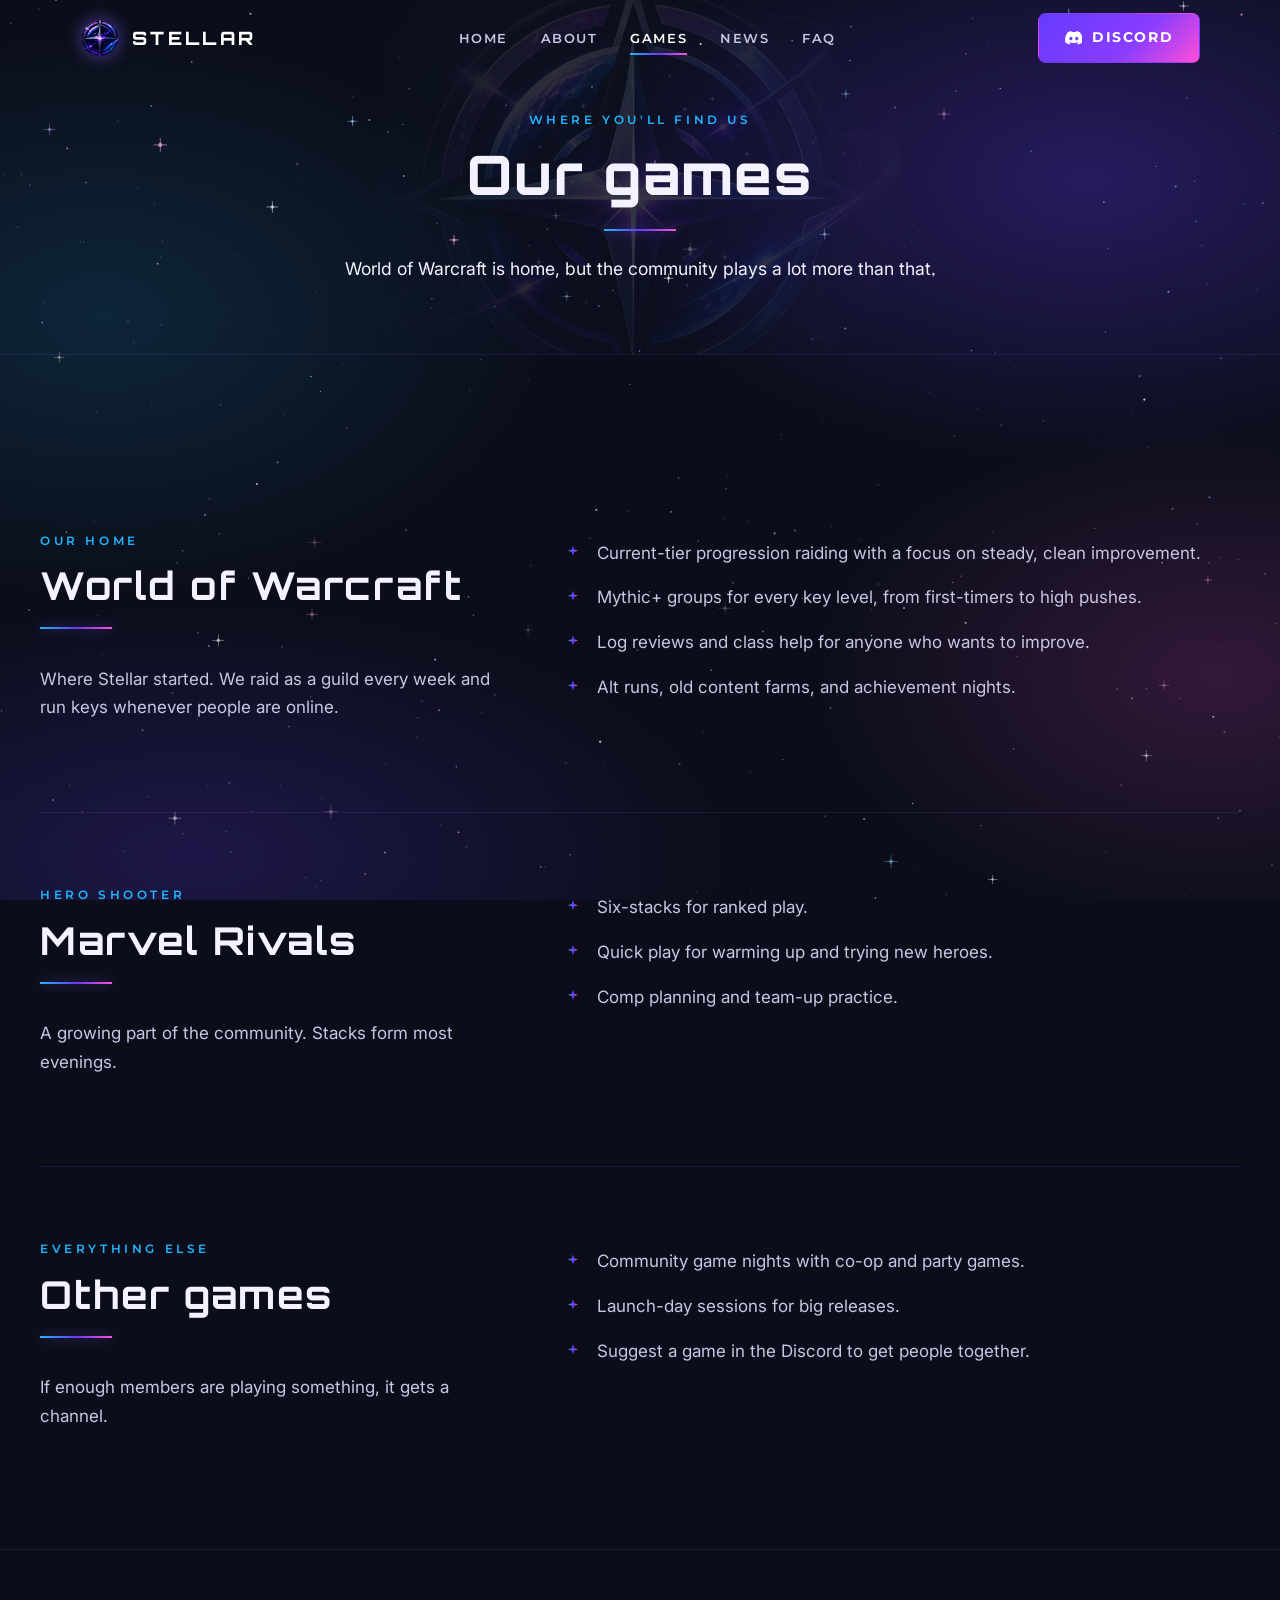
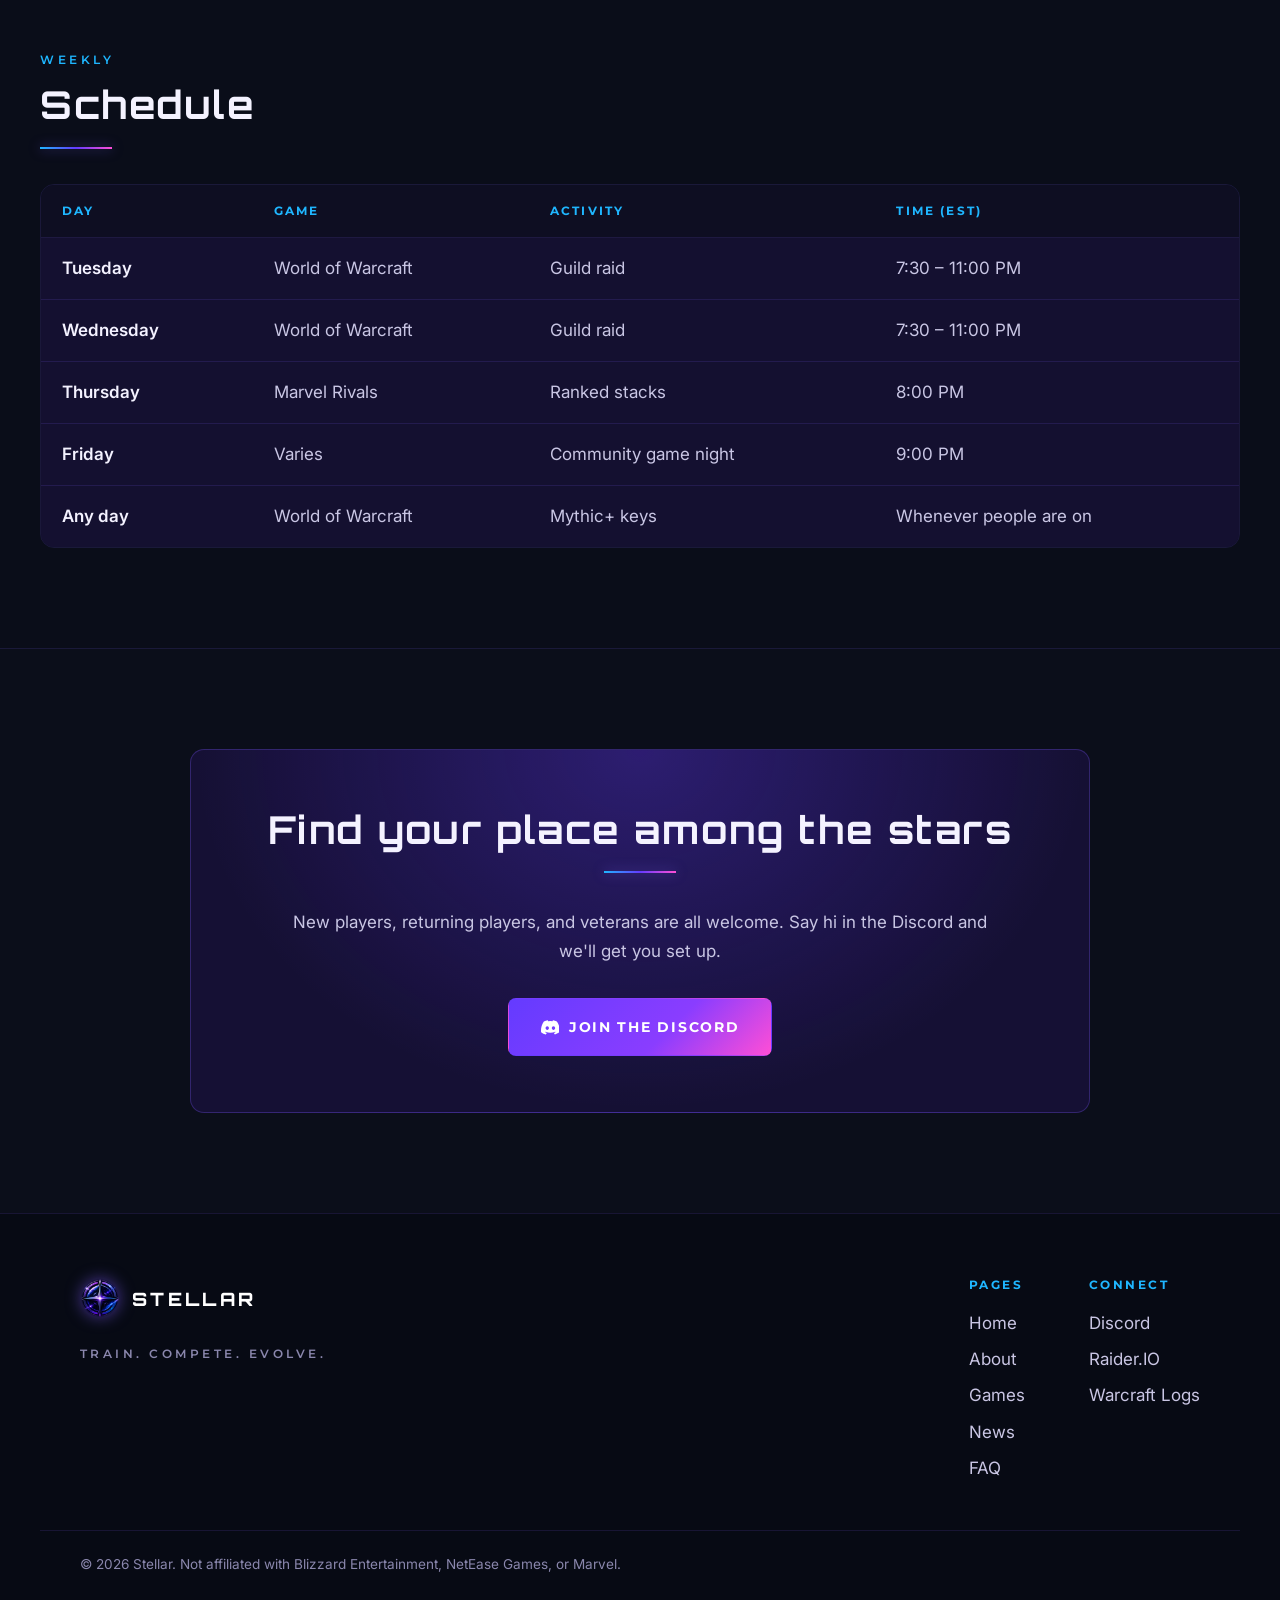
==== games.html @ 97e66cc3 "Add files via upload" ====
<!DOCTYPE html>
<html lang="en">
<head>
  <meta charset="UTF-8">
  <meta name="viewport" content="width=device-width, initial-scale=1.0">
  <meta name="description" content="What Stellar plays: World of Warcraft raiding and Mythic+, Marvel Rivals, and community game nights.">
  <meta name="theme-color" content="#0b0e1a">
  <meta property="og:title" content="Games | Stellar">
  <meta property="og:description" content="What Stellar plays: World of Warcraft raiding and Mythic+, Marvel Rivals, and community game nights.">
  <meta property="og:image" content="images/stellar-logo.jpg">
  <title>Games | Stellar</title>
  <link rel="icon" href="images/favicon.png" type="image/png">
  <link rel="preconnect" href="https://fonts.googleapis.com">
  <link rel="preconnect" href="https://fonts.gstatic.com" crossorigin>
  <link href="https://fonts.googleapis.com/css2?family=Inter:wght@400;500;600&family=Montserrat:wght@500;600;700&family=Orbitron:wght@600;700;800;900&display=swap" rel="stylesheet">
  <link rel="stylesheet" href="style.css">
</head>
<body>

  <canvas id="starfield" aria-hidden="true"></canvas>
  <a href="#main-content" class="skip-link">Skip to main content</a>

  <!-- ===== HEADER ===== -->
  <header id="site-header">
    <div class="header-inner">
      <a href="index.html" class="logo" aria-label="Stellar home">
        <img src="images/icon.png" alt="" class="logo-emblem" width="40" height="40">
        <span class="logo-text">Stellar</span>
      </a>
      <nav class="main-nav" aria-label="Main navigation">
        <ul>
          <li><a href="index.html" class="nav-link">Home</a></li>
          <li><a href="about.html" class="nav-link">About</a></li>
          <li><a href="games.html" class="nav-link active" aria-current="page">Games</a></li>
          <li><a href="news.html" class="nav-link">News</a></li>
          <li><a href="faq.html" class="nav-link">FAQ</a></li>
        </ul>
      </nav>
      <div class="header-controls">
        <a href="#" data-discord-invite class="btn-primary" target="_blank" rel="noopener noreferrer"><svg class="discord-icon" viewBox="0 0 24 24" aria-hidden="true"><path d="M20.317 4.37a19.791 19.791 0 00-4.885-1.515.074.074 0 00-.079.037c-.21.375-.444.864-.608 1.25a18.27 18.27 0 00-5.487 0 12.64 12.64 0 00-.617-1.25.077.077 0 00-.079-.037A19.736 19.736 0 003.677 4.37a.07.07 0 00-.032.027C.533 9.046-.32 13.58.099 18.057a.082.082 0 00.031.057 19.9 19.9 0 005.993 3.03.078.078 0 00.084-.028 14.09 14.09 0 001.226-1.994.076.076 0 00-.041-.106 13.107 13.107 0 01-1.872-.892.077.077 0 01-.008-.128 10.2 10.2 0 00.372-.292.074.074 0 01.077-.01c3.928 1.793 8.18 1.793 12.062 0a.074.074 0 01.078.01c.12.098.246.198.373.292a.077.077 0 01-.006.127 12.299 12.299 0 01-1.873.892.077.077 0 00-.041.107c.36.698.772 1.362 1.225 1.993a.076.076 0 00.084.028 19.839 19.839 0 006.002-3.03.077.077 0 00.032-.054c.5-5.177-.838-9.674-3.549-13.66a.061.061 0 00-.031-.03zM8.02 15.33c-1.183 0-2.157-1.085-2.157-2.419 0-1.333.956-2.419 2.157-2.419 1.21 0 2.176 1.096 2.157 2.42 0 1.333-.956 2.418-2.157 2.418zm7.975 0c-1.183 0-2.157-1.085-2.157-2.419 0-1.333.955-2.419 2.157-2.419 1.21 0 2.176 1.096 2.157 2.42 0 1.333-.946 2.418-2.157 2.418z"/></svg> Discord</a>
      </div>
      <button class="mobile-menu-btn" id="mobile-menu-btn" type="button"
        aria-label="Open navigation menu" aria-expanded="false" aria-controls="mobile-nav">
        <span></span><span></span><span></span>
      </button>
    </div>
    <nav class="mobile-nav" id="mobile-nav" aria-label="Mobile navigation">
      <ul>
        <li><a href="index.html">Home</a></li>
        <li><a href="about.html">About</a></li>
        <li><a href="games.html" class="active" aria-current="page">Games</a></li>
        <li><a href="news.html">News</a></li>
        <li><a href="faq.html">FAQ</a></li>
      </ul>
      <div class="mobile-controls">
        <a href="#" data-discord-invite class="btn-primary" target="_blank" rel="noopener noreferrer"><svg class="discord-icon" viewBox="0 0 24 24" aria-hidden="true"><path d="M20.317 4.37a19.791 19.791 0 00-4.885-1.515.074.074 0 00-.079.037c-.21.375-.444.864-.608 1.25a18.27 18.27 0 00-5.487 0 12.64 12.64 0 00-.617-1.25.077.077 0 00-.079-.037A19.736 19.736 0 003.677 4.37a.07.07 0 00-.032.027C.533 9.046-.32 13.58.099 18.057a.082.082 0 00.031.057 19.9 19.9 0 005.993 3.03.078.078 0 00.084-.028 14.09 14.09 0 001.226-1.994.076.076 0 00-.041-.106 13.107 13.107 0 01-1.872-.892.077.077 0 01-.008-.128 10.2 10.2 0 00.372-.292.074.074 0 01.077-.01c3.928 1.793 8.18 1.793 12.062 0a.074.074 0 01.078.01c.12.098.246.198.373.292a.077.077 0 01-.006.127 12.299 12.299 0 01-1.873.892.077.077 0 00-.041.107c.36.698.772 1.362 1.225 1.993a.076.076 0 00.084.028 19.839 19.839 0 006.002-3.03.077.077 0 00.032-.054c.5-5.177-.838-9.674-3.549-13.66a.061.061 0 00-.031-.03zM8.02 15.33c-1.183 0-2.157-1.085-2.157-2.419 0-1.333.956-2.419 2.157-2.419 1.21 0 2.176 1.096 2.157 2.42 0 1.333-.956 2.418-2.157 2.418zm7.975 0c-1.183 0-2.157-1.085-2.157-2.419 0-1.333.955-2.419 2.157-2.419 1.21 0 2.176 1.096 2.157 2.42 0 1.333-.946 2.418-2.157 2.418z"/></svg> Join the Discord</a>
      </div>
    </nav>
  </header>

    <section class="page-hero" aria-labelledby="page-title">
      <div class="page-hero-inner">
        <p class="section-tag">Where you'll find us</p>
        <h1 class="page-hero-title" id="page-title">Our games</h1>
        <div class="divider" aria-hidden="true"></div>
        <p class="page-hero-sub">World of Warcraft is home, but the community plays a lot more than that.</p>
      </div>
    </section>

  <main id="main-content">

    <section class="section-block" aria-label="Games">
      <div class="section-inner">
        <!-- EDIT: all game details are placeholders -->
        <div class="game-row">
          <div>
            <p class="section-tag">Our home</p>
            <h2 class="section-title">World of Warcraft</h2>
            <div class="divider" aria-hidden="true"></div>
            <p class="body-text">Where Stellar started. We raid as a guild every week and run keys whenever people are online.</p>
          </div>
          <ul class="check-list">
            <li>Current-tier progression raiding with a focus on steady, clean improvement.</li>
            <li>Mythic+ groups for every key level, from first-timers to high pushes.</li>
            <li>Log reviews and class help for anyone who wants to improve.</li>
            <li>Alt runs, old content farms, and achievement nights.</li>
          </ul>
        </div>

        <div class="game-row">
          <div>
            <p class="section-tag">Hero shooter</p>
            <h2 class="section-title">Marvel Rivals</h2>
            <div class="divider" aria-hidden="true"></div>
            <p class="body-text">A growing part of the community. Stacks form most evenings.</p>
          </div>
          <ul class="check-list">
            <li>Six-stacks for ranked play.</li>
            <li>Quick play for warming up and trying new heroes.</li>
            <li>Comp planning and team-up practice.</li>
          </ul>
        </div>

        <div class="game-row">
          <div>
            <p class="section-tag">Everything else</p>
            <h2 class="section-title">Other games</h2>
            <div class="divider" aria-hidden="true"></div>
            <p class="body-text">If enough members are playing something, it gets a channel.</p>
          </div>
          <ul class="check-list">
            <li>Community game nights with co-op and party games.</li>
            <li>Launch-day sessions for big releases.</li>
            <li>Suggest a game in the Discord to get people together.</li>
          </ul>
        </div>
      </div>
    </section>

    <section class="section-block dark-section" aria-labelledby="schedule-heading">
      <div class="section-inner">
        <p class="section-tag">Weekly</p>
        <h2 class="section-title" id="schedule-heading">Schedule</h2>
        <div class="divider" aria-hidden="true"></div>
        <!-- EDIT: replace with your real schedule -->
        <div class="table-wrap">
          <table class="schedule-table">
            <thead>
              <tr><th scope="col">Day</th><th scope="col">Game</th><th scope="col">Activity</th><th scope="col">Time (EST)</th></tr>
            </thead>
            <tbody>
              <tr><td>Tuesday</td><td>World of Warcraft</td><td>Guild raid</td><td>7:30 – 11:00 PM</td></tr>
              <tr><td>Wednesday</td><td>World of Warcraft</td><td>Guild raid</td><td>7:30 – 11:00 PM</td></tr>
              <tr><td>Thursday</td><td>Marvel Rivals</td><td>Ranked stacks</td><td>8:00 PM</td></tr>
              <tr><td>Friday</td><td>Varies</td><td>Community game night</td><td>9:00 PM</td></tr>
              <tr><td>Any day</td><td>World of Warcraft</td><td>Mythic+ keys</td><td>Whenever people are on</td></tr>
            </tbody>
          </table>
        </div>
      </div>
    </section>

    <section class="section-block" aria-labelledby="cta-heading">
      <div class="cta-band">
        <h2 class="section-title" id="cta-heading">Find your place among the stars</h2>
        <div class="divider" aria-hidden="true" style="margin-left:auto;margin-right:auto"></div>
        <p class="body-text">New players, returning players, and veterans are all welcome. Say hi in the Discord and we'll get you set up.</p>
        <a href="#" data-discord-invite class="btn-primary btn-large" target="_blank" rel="noopener noreferrer"><svg class="discord-icon" viewBox="0 0 24 24" aria-hidden="true"><path d="M20.317 4.37a19.791 19.791 0 00-4.885-1.515.074.074 0 00-.079.037c-.21.375-.444.864-.608 1.25a18.27 18.27 0 00-5.487 0 12.64 12.64 0 00-.617-1.25.077.077 0 00-.079-.037A19.736 19.736 0 003.677 4.37a.07.07 0 00-.032.027C.533 9.046-.32 13.58.099 18.057a.082.082 0 00.031.057 19.9 19.9 0 005.993 3.03.078.078 0 00.084-.028 14.09 14.09 0 001.226-1.994.076.076 0 00-.041-.106 13.107 13.107 0 01-1.872-.892.077.077 0 01-.008-.128 10.2 10.2 0 00.372-.292.074.074 0 01.077-.01c3.928 1.793 8.18 1.793 12.062 0a.074.074 0 01.078.01c.12.098.246.198.373.292a.077.077 0 01-.006.127 12.299 12.299 0 01-1.873.892.077.077 0 00-.041.107c.36.698.772 1.362 1.225 1.993a.076.076 0 00.084.028 19.839 19.839 0 006.002-3.03.077.077 0 00.032-.054c.5-5.177-.838-9.674-3.549-13.66a.061.061 0 00-.031-.03zM8.02 15.33c-1.183 0-2.157-1.085-2.157-2.419 0-1.333.956-2.419 2.157-2.419 1.21 0 2.176 1.096 2.157 2.42 0 1.333-.956 2.418-2.157 2.418zm7.975 0c-1.183 0-2.157-1.085-2.157-2.419 0-1.333.955-2.419 2.157-2.419 1.21 0 2.176 1.096 2.157 2.42 0 1.333-.946 2.418-2.157 2.418z"/></svg> Join the Discord</a>
      </div>
    </section>

  </main>

  <!-- ===== FOOTER ===== -->
  <footer id="site-footer">
    <div class="footer-inner">
      <div class="footer-brand">
        <a href="index.html" class="logo" aria-label="Stellar home">
          <img src="images/icon.png" alt="" class="logo-emblem" width="40" height="40">
          <span class="logo-text">Stellar</span>
        </a>
        <p class="footer-tagline">Train. Compete. Evolve.</p>
      </div>
      <nav class="footer-nav" aria-label="Footer navigation">
        <div class="footer-col">
          <h2 class="footer-heading">Pages</h2>
          <ul>
            <li><a href="index.html">Home</a></li><li><a href="about.html">About</a></li><li><a href="games.html">Games</a></li><li><a href="news.html">News</a></li><li><a href="faq.html">FAQ</a></li>
          </ul>
        </div>
        <div class="footer-col">
          <h2 class="footer-heading">Connect</h2>
          <ul>
            <li><a href="#" data-discord-invite target="_blank" rel="noopener noreferrer">Discord</a></li>
            <!-- EDIT: guild links, or remove -->
            <li><a href="https://raider.io/" target="_blank" rel="noopener noreferrer">Raider.IO</a></li>
            <li><a href="https://www.warcraftlogs.com/" target="_blank" rel="noopener noreferrer">Warcraft Logs</a></li>
          </ul>
        </div>
      </nav>
    </div>
    <div class="footer-bottom">
      <p>&copy; 2026 Stellar. Not affiliated with Blizzard Entertainment, NetEase Games, or Marvel.</p>
    </div>
  </footer>

  <script src="script.js"></script>
</body>
</html>
---- style.css ----
/* ============================================================
   Stellar — guild & community site
   Layout follows the Omnæs Dæmones site; colors and type
   follow the Stellar brand sheet.
   ============================================================ */

:root {
  /* ---- Brand palette ---- */
  --deep-space:     #0b0e1a;
  --midnight:       #1a1240;
  --electric:       #643bff;
  --electric-lit:   #7d5cff;
  --magenta:        #ff4ed6;
  --sky:            #1fb6ff;
  --starlight:      #ffffff;

  /* ---- Working tones ---- */
  --bg:             #0b0e1a;
  --bg-mid:         #10112a;
  --bg-card:        rgba(26,18,64,0.62);
  --bg-card-solid:  #161135;
  --text:           #c9c6e4;
  --text-dim:       #8a87ad;
  --text-bright:    #f4f2ff;
  --border:         rgba(125,92,255,0.28);
  --border-dim:     rgba(125,92,255,0.14);

  --brand-gradient: linear-gradient(90deg, var(--sky), var(--electric) 50%, var(--magenta));

  --font-display:   'Orbitron', 'Exo 2', 'Segoe UI', sans-serif;
  --font-sub:       'Montserrat', 'Segoe UI', sans-serif;
  --font-body:      'Inter', system-ui, -apple-system, sans-serif;

  --header-h:       76px;
  --max-w:          1200px;
  --section-pad:    100px 40px;
  --radius:         14px;
  --radius-sm:      8px;
  --transition:     0.22s ease;
}

/* ============================================================
   RESET & BASE
   ============================================================ */
*, *::before, *::after { margin: 0; padding: 0; box-sizing: border-box; }

html { scroll-behavior: smooth; font-size: 16px; -webkit-text-size-adjust: 100%; }

body {
  font-family: var(--font-body);
  font-size: 1.0625rem;
  line-height: 1.7;
  color: var(--text);
  overflow-x: hidden;
  /* Fixed nebula behind everything — content scrolls over it */
  background:
    radial-gradient(ellipse 55% 45% at 85% 20%, rgba(100,59,255,0.30), transparent 70%),
    radial-gradient(ellipse 45% 40% at 95% 75%, rgba(255,78,214,0.16), transparent 70%),
    radial-gradient(ellipse 50% 45% at 8% 35%, rgba(31,182,255,0.14), transparent 70%),
    radial-gradient(ellipse 60% 40% at 15% 95%, rgba(100,59,255,0.20), transparent 70%),
    var(--bg);
  background-attachment: fixed;
}

#starfield {
  position: fixed; inset: 0;
  width: 100%; height: 100%;
  z-index: -1; pointer-events: none;
}

img, svg { display: block; max-width: 100%; }
a { color: inherit; text-decoration: none; }
ul, ol { list-style: none; }

h1, h2, h3, h4 {
  font-family: var(--font-display);
  color: var(--text-bright);
  font-weight: 700;
  line-height: 1.2;
  letter-spacing: 0.04em;
}

.sr-only {
  position: absolute; width: 1px; height: 1px; padding: 0; margin: -1px;
  overflow: hidden; clip: rect(0,0,0,0); white-space: nowrap; border: 0;
}

.skip-link {
  position: absolute; left: -999px; top: 0;
  background: var(--electric); color: #fff;
  padding: 0.6rem 1.2rem; z-index: 2000; font-weight: 600;
}
.skip-link:focus { left: 0; }

:focus-visible { outline: 2px solid var(--sky); outline-offset: 3px; }

/* ============================================================
   BUTTONS
   ============================================================ */
.btn-primary, .btn-ghost {
  display: inline-flex; align-items: center; justify-content: center; gap: 0.6rem;
  font-family: var(--font-sub);
  font-weight: 700;
  font-size: 0.85rem;
  letter-spacing: 0.12em;
  text-transform: uppercase;
  padding: 0.8rem 1.6rem;
  border-radius: var(--radius-sm);
  border: 1.5px solid transparent;
  cursor: pointer;
  transition: background var(--transition), border-color var(--transition), color var(--transition), box-shadow var(--transition);
  white-space: nowrap;
}
.btn-primary {
  background: linear-gradient(135deg, var(--electric), #8a3dff 60%, var(--magenta));
  color: #fff;
  box-shadow: 0 0 0 rgba(100,59,255,0);
}
.btn-primary:hover { box-shadow: 0 0 28px rgba(125,92,255,0.6); }
.btn-ghost { border-color: var(--border); color: var(--text-bright); background: rgba(11,14,26,0.4); }
.btn-ghost:hover { border-color: var(--sky); color: var(--sky); }
.btn-large { padding: 1rem 2rem; font-size: 0.9rem; }

.discord-icon { width: 1.3em; height: 1.3em; fill: currentColor; flex-shrink: 0; }

/* ============================================================
   HEADER
   ============================================================ */
#site-header {
  position: fixed; top: 0; left: 0; right: 0; z-index: 1000;
  border-bottom: 1px solid transparent;
  transition: background var(--transition), border-color var(--transition);
}
#site-header.scrolled {
  background: rgba(11,14,26,0.86);
  backdrop-filter: blur(12px);
  -webkit-backdrop-filter: blur(12px);
  border-bottom-color: var(--border-dim);
}
.header-inner {
  max-width: var(--max-w); height: var(--header-h);
  margin: 0 auto; padding: 0 40px;
  display: flex; align-items: center; justify-content: space-between; gap: 1.5rem;
}
.logo { display: inline-flex; align-items: center; gap: 0.75rem; }
.logo-emblem { width: 40px; height: 40px; filter: drop-shadow(0 0 8px rgba(125,92,255,0.6)); }
.logo-text {
  font-family: var(--font-display);
  font-weight: 800;
  font-size: 1.15rem;
  letter-spacing: 0.18em;
  text-transform: uppercase;
  color: var(--starlight);
}

.main-nav ul { display: flex; gap: 0.25rem; }
.nav-link {
  display: block;
  padding: 0.5rem 0.9rem;
  font-family: var(--font-sub);
  font-weight: 600;
  font-size: 0.82rem;
  letter-spacing: 0.12em;
  text-transform: uppercase;
  color: var(--text);
  position: relative;
  transition: color var(--transition);
}
.nav-link::after {
  content: ""; position: absolute; left: 0.9rem; right: 0.9rem; bottom: 0.15rem;
  height: 2px; background: var(--brand-gradient);
  transform: scaleX(0); transition: transform var(--transition);
}
.nav-link:hover { color: var(--text-bright); }
.nav-link:hover::after, .nav-link.active::after { transform: scaleX(1); }
.nav-link.active { color: var(--starlight); }

.header-controls { display: flex; align-items: center; gap: 0.75rem; }

.mobile-menu-btn {
  display: none; flex-direction: column; justify-content: center; gap: 5px;
  width: 44px; height: 44px; padding: 11px;
  background: none; border: 1px solid var(--border); border-radius: var(--radius-sm);
  cursor: pointer;
}
.mobile-menu-btn span { display: block; height: 2px; background: var(--starlight); transition: transform var(--transition), opacity var(--transition); }
.mobile-menu-btn.open span:nth-child(1) { transform: translateY(7px) rotate(45deg); }
.mobile-menu-btn.open span:nth-child(2) { opacity: 0; }
.mobile-menu-btn.open span:nth-child(3) { transform: translateY(-7px) rotate(-45deg); }

.mobile-nav {
  position: fixed; top: var(--header-h); left: 0; right: 0;
  background: rgba(11,14,26,0.97);
  border-bottom: 1px solid var(--border-dim);
  padding: 1.5rem 24px 2rem;
  transform: translateY(-120%); visibility: hidden;
  transition: transform 0.3s ease, visibility 0.3s;
}
.mobile-nav.open { transform: translateY(0); visibility: visible; }
.mobile-nav ul { display: flex; flex-direction: column; margin-bottom: 1.4rem; }
.mobile-nav ul a {
  display: block; padding: 0.75rem 0;
  font-family: var(--font-sub); font-weight: 600; letter-spacing: 0.1em; text-transform: uppercase;
  color: var(--text-bright); border-bottom: 1px solid var(--border-dim);
}
.mobile-nav ul a.active { color: var(--magenta); }
.mobile-controls .btn-primary { width: 100%; }

/* ============================================================
   SHARED SECTION PIECES
   ============================================================ */
main { padding-top: var(--header-h); }
.section-block { padding: var(--section-pad); position: relative; }
.section-inner { max-width: var(--max-w); margin: 0 auto; }
.dark-section { background: rgba(11,14,26,0.72); border-top: 1px solid var(--border-dim); border-bottom: 1px solid var(--border-dim); }

.section-tag {
  font-family: var(--font-sub);
  font-size: 0.75rem;
  font-weight: 600;
  letter-spacing: 0.3em;
  text-transform: uppercase;
  color: var(--sky);
  margin-bottom: 0.7rem;
}
.section-title { font-size: clamp(1.6rem, 3.2vw, 2.4rem); }
.divider {
  width: 72px; height: 2px;
  background: var(--brand-gradient);
  margin: 1.2rem 0 2.2rem;
  box-shadow: 0 0 12px rgba(125,92,255,0.6);
}
.center { text-align: center; }
.center .divider { margin-left: auto; margin-right: auto; }
.body-text { max-width: 64ch; margin-bottom: 1.1rem; }
.body-text a, .text-link { color: var(--sky); text-decoration: underline; text-underline-offset: 3px; }
.section-cta { margin-top: 3rem; text-align: center; }

/* ============================================================
   HERO (home)
   ============================================================ */
.hero {
  min-height: calc(100vh - var(--header-h));
  min-height: calc(100svh - var(--header-h));
  position: relative;
  display: flex; align-items: center;
  padding: 40px 40px 80px;
  overflow: hidden;
}
.hero-overlay {
  position: absolute; inset: 0;
  background: linear-gradient(180deg, transparent 0%, transparent 70%, rgba(11,14,26,0.9) 100%);
}
.hero-inner {
  position: relative;
  max-width: var(--max-w); width: 100%; margin: 0 auto;
  display: grid; grid-template-columns: 1.05fr 1fr; gap: 3rem; align-items: center;
}
.hero-title {
  font-family: var(--font-display);
  font-weight: 900;
  font-size: clamp(3rem, 8vw, 6.4rem);
  letter-spacing: 0.06em;
  text-transform: uppercase;
  line-height: 1;
  /* brushed-metal wordmark like the logo */
  background: linear-gradient(180deg, #ffffff 0%, #e4e2f5 45%, #a9a6c9 55%, #f2f0ff 100%);
  -webkit-background-clip: text; background-clip: text;
  color: transparent;
  filter: drop-shadow(0 0 22px rgba(125,92,255,0.45));
}
.tagline {
  display: flex; align-items: center; gap: 1rem;
  margin: 1.4rem 0 1.8rem;
  font-family: var(--font-sub);
  font-weight: 600;
  font-size: clamp(0.85rem, 1.6vw, 1.05rem);
  letter-spacing: 0.32em;
  text-transform: uppercase;
}
.tagline::before, .tagline::after { content: ""; height: 1px; width: 36px; }
.tagline::before { background: linear-gradient(90deg, transparent, var(--sky)); }
.tagline::after  { background: linear-gradient(90deg, var(--magenta), transparent); }
.tagline .t-train   { color: var(--sky); }
.tagline .t-compete { color: var(--starlight); }
.tagline .t-evolve  { color: #a77bff; }

.hero-description { max-width: 52ch; font-size: 1.12rem; color: var(--text-bright); margin-bottom: 2.2rem; }
.hero-cta { display: flex; gap: 1rem; flex-wrap: wrap; }

.hero-art { position: relative; justify-self: center; width: min(100%, 560px); }
.hero-art img { width: 100%; height: auto; mix-blend-mode: screen; }
.hero-art::before {
  content: ""; position: absolute; inset: 15%;
  border-radius: 50%;
  background: radial-gradient(circle, rgba(125,92,255,0.45), transparent 70%);
  filter: blur(30px); z-index: -1;
}

.hero-scroll-hint {
  position: absolute; left: 50%; bottom: 24px; transform: translateX(-50%);
  font-family: var(--font-sub); font-size: 0.72rem; letter-spacing: 0.3em; text-transform: uppercase;
  color: var(--text-dim); z-index: 1;
}

/* Load moment: the star flares in once */
@media (prefers-reduced-motion: no-preference) {
  .hero-art img { animation: flare 1.6s cubic-bezier(.2,.7,.2,1) both; }
  .hero-copy > * { animation: rise 0.8s ease both; }
  .hero-copy > :nth-child(2) { animation-delay: 0.15s; }
  .hero-copy > :nth-child(3) { animation-delay: 0.3s; }
  .hero-copy > :nth-child(4) { animation-delay: 0.45s; }
  @keyframes flare {
    from { opacity: 0; transform: scale(0.88) rotate(-8deg); filter: brightness(2.2) blur(6px); }
    to   { opacity: 1; transform: none; filter: none; }
  }
  @keyframes rise { from { opacity: 0; transform: translateY(14px); } to { opacity: 1; transform: none; } }
}

/* ============================================================
   INNER PAGE HERO
   ============================================================ */
.page-hero {
  position: relative;
  padding: 110px 40px 70px;
  text-align: center;
  overflow: hidden;
  border-bottom: 1px solid var(--border-dim);
}
.page-hero::before {
  content: ""; position: absolute; left: 50%; top: 50%;
  width: 520px; height: 520px; transform: translate(-50%, -50%);
  background: url('images/emblem-art.webp') center / contain no-repeat;
  opacity: 0.16; z-index: 0;
  mix-blend-mode: screen;
}
.page-hero-inner { position: relative; z-index: 1; max-width: 760px; margin: 0 auto; }
.page-hero-title { font-size: clamp(2rem, 5vw, 3.4rem); font-weight: 800; margin-bottom: 1rem; }
.page-hero-sub { color: var(--text-bright); font-size: 1.1rem; }
.page-hero .divider { margin: 1.4rem auto; }

/* ============================================================
   CARDS (values, games, features)
   ============================================================ */
.feature-grid {
  display: grid;
  grid-template-columns: repeat(auto-fit, minmax(240px, 1fr));
  gap: 1.5rem;
}
.feature-card {
  position: relative;
  background: var(--bg-card);
  border: 1px solid var(--border-dim);
  border-radius: var(--radius);
  padding: 2.2rem 1.9rem;
  overflow: hidden;
  backdrop-filter: blur(6px);
  -webkit-backdrop-filter: blur(6px);
  transition: border-color var(--transition), transform var(--transition);
}
.feature-card::before {
  content: ""; position: absolute; left: 0; right: 0; top: 0; height: 2px;
  background: var(--brand-gradient); opacity: 0; transition: opacity var(--transition);
}
.feature-card:hover { border-color: var(--border); transform: translateY(-3px); }
.feature-card:hover::before { opacity: 1; }
.feature-icon {
  width: 52px; height: 52px; margin-bottom: 1.3rem;
  display: grid; place-items: center;
  border: 1px solid var(--border); border-radius: 50%;
  color: #b49bff;
  background: radial-gradient(circle, rgba(100,59,255,0.25), transparent 70%);
}
.feature-icon svg { width: 26px; height: 26px; }
.feature-name { font-size: 1.05rem; margin-bottom: 0.7rem; }
.feature-desc { font-size: 0.98rem; }

/* ============================================================
   STATS
   ============================================================ */
.about-cols { display: grid; grid-template-columns: 1.2fr 1fr; gap: 4rem; align-items: center; }
.stat-list { display: grid; grid-template-columns: 1fr 1fr; gap: 1rem; }
.stat-list li {
  background: var(--bg-card);
  border: 1px solid var(--border-dim);
  border-radius: var(--radius);
  padding: 1.6rem 1.4rem;
  text-align: center;
}
.stat-num {
  display: block;
  font-family: var(--font-display); font-weight: 800;
  font-size: 2.1rem; line-height: 1.1;
  background: var(--brand-gradient);
  -webkit-background-clip: text; background-clip: text; color: transparent;
}
.stat-label {
  display: block; margin-top: 0.4rem;
  font-family: var(--font-sub); font-size: 0.75rem; font-weight: 600;
  letter-spacing: 0.18em; text-transform: uppercase; color: var(--text-dim);
}

/* ============================================================
   MISSION QUOTE
   ============================================================ */
.mission {
  max-width: 860px; margin: 0 auto;
  position: relative;
  padding: 3rem 3rem 3rem 3.4rem;
  background: var(--bg-card);
  border: 1px solid var(--border-dim);
  border-radius: var(--radius);
}
.mission::before {
  content: ""; position: absolute; left: 0; top: 2rem; bottom: 2rem; width: 3px;
  background: linear-gradient(180deg, var(--sky), var(--electric), var(--magenta));
  border-radius: 3px;
}
.mission p { font-size: 1.15rem; line-height: 1.85; color: var(--text-bright); }
.mission footer {
  margin-top: 1.4rem;
  font-family: var(--font-sub); font-size: 0.8rem; font-weight: 600;
  letter-spacing: 0.22em; text-transform: uppercase; color: var(--text-dim);
}

/* ============================================================
   ANNOUNCEMENTS (Discord feed)
   ============================================================ */
.announce-list { display: grid; gap: 1.2rem; }
.announce-card {
  background: var(--bg-card);
  border: 1px solid var(--border-dim);
  border-left: 3px solid var(--electric);
  border-radius: var(--radius-sm);
  padding: 1.6rem 1.8rem;
  backdrop-filter: blur(6px);
  -webkit-backdrop-filter: blur(6px);
}
.announce-meta {
  display: flex; flex-wrap: wrap; gap: 0.4rem 1rem; align-items: center;
  font-family: var(--font-sub); font-size: 0.8rem; font-weight: 600;
  color: var(--text-dim); margin-bottom: 0.6rem;
}
.announce-channel { color: var(--sky); }
.announce-title { font-size: 1.1rem; margin-bottom: 0.6rem; }
.announce-body { white-space: pre-line; }
.announce-empty { color: var(--text-dim); font-style: italic; }

/* Discord server widget */
.discord-panel { display: grid; grid-template-columns: 1fr 350px; gap: 3rem; align-items: start; }
.discord-widget {
  width: 100%; height: 420px; border: 0;
  border-radius: var(--radius);
  background: var(--bg-card-solid);
}

/* ============================================================
   SCHEDULE TABLE
   ============================================================ */
.table-wrap { overflow-x: auto; border: 1px solid var(--border-dim); border-radius: var(--radius); }
.schedule-table { width: 100%; border-collapse: collapse; min-width: 560px; background: var(--bg-card); }
.schedule-table caption { text-align: left; padding: 0 0 1rem; color: var(--text-dim); }
.schedule-table th, .schedule-table td { padding: 1rem 1.3rem; text-align: left; border-bottom: 1px solid var(--border-dim); }
.schedule-table th {
  font-family: var(--font-sub); font-size: 0.75rem; font-weight: 700;
  letter-spacing: 0.18em; text-transform: uppercase; color: var(--sky);
  background: rgba(11,14,26,0.6);
}
.schedule-table tbody tr:last-child td { border-bottom: 0; }
.schedule-table td:first-child { color: var(--text-bright); font-weight: 600; }

/* ============================================================
   GAME SECTIONS
   ============================================================ */
.game-row { display: grid; grid-template-columns: 1fr 1.4fr; gap: 3rem; align-items: start; }
.game-row + .game-row { margin-top: 4.5rem; padding-top: 4.5rem; border-top: 1px solid var(--border-dim); }
.check-list li { position: relative; padding: 0.5rem 0 0.5rem 1.8rem; }
.check-list li::before {
  content: ""; position: absolute; left: 0; top: 0.95rem;
  width: 10px; height: 10px;
  background: var(--brand-gradient);
  clip-path: polygon(50% 0, 62% 38%, 100% 50%, 62% 62%, 50% 100%, 38% 62%, 0 50%, 38% 38%);
}

/* ============================================================
   FAQ ACCORDION
   ============================================================ */
.faq-list { max-width: 860px; margin: 0 auto; display: grid; gap: 0.8rem; }
.faq-item { background: var(--bg-card); border: 1px solid var(--border-dim); border-radius: var(--radius-sm); }
.faq-item.open { border-color: var(--border); }
.faq-question {
  width: 100%; display: flex; justify-content: space-between; align-items: center; gap: 1rem;
  padding: 1.25rem 1.5rem;
  background: none; border: 0; cursor: pointer; text-align: left;
  font-family: var(--font-sub); font-size: 1.02rem; font-weight: 600; color: var(--text-bright);
}
.faq-icon { width: 14px; height: 14px; position: relative; flex-shrink: 0; }
.faq-icon::before, .faq-icon::after {
  content: ""; position: absolute; background: var(--sky); transition: transform var(--transition);
}
.faq-icon::before { left: 0; right: 0; top: 6px; height: 2px; }
.faq-icon::after  { top: 0; bottom: 0; left: 6px; width: 2px; }
.faq-item.open .faq-icon::after { transform: scaleY(0); }
.faq-answer { display: none; padding: 0 1.5rem 1.4rem; }
.faq-item.open .faq-answer { display: block; }

/* ============================================================
   CTA BAND
   ============================================================ */
.cta-band {
  max-width: 900px; margin: 0 auto; text-align: center;
  padding: 3.5rem 2rem;
  border: 1px solid var(--border);
  border-radius: var(--radius);
  background:
    radial-gradient(ellipse at 50% 0%, rgba(100,59,255,0.3), transparent 70%),
    rgba(26,18,64,0.7);
}
.cta-band .body-text { margin: 0 auto 2rem; }

/* ============================================================
   FOOTER
   ============================================================ */
#site-footer { background: rgba(8,10,20,0.92); border-top: 1px solid var(--border-dim); }
.footer-inner {
  max-width: var(--max-w); margin: 0 auto; padding: 64px 40px 40px;
  display: flex; justify-content: space-between; gap: 3rem; flex-wrap: wrap;
}
.footer-tagline {
  margin-top: 1rem;
  font-family: var(--font-sub); font-size: 0.78rem; font-weight: 600;
  letter-spacing: 0.28em; text-transform: uppercase; color: var(--text-dim);
}
.footer-nav { display: flex; gap: 4rem; flex-wrap: wrap; }
.footer-heading {
  font-family: var(--font-sub); font-size: 0.78rem; font-weight: 700;
  letter-spacing: 0.2em; text-transform: uppercase; color: var(--sky); margin-bottom: 1rem;
}
.footer-col li { margin-bottom: 0.45rem; }
.footer-col a { color: var(--text); transition: color var(--transition); }
.footer-col a:hover { color: var(--magenta); }
.footer-bottom {
  max-width: var(--max-w); margin: 0 auto; padding: 1.4rem 40px 2rem;
  border-top: 1px solid var(--border-dim);
  font-size: 0.85rem; color: var(--text-dim);
}

/* ============================================================
   RESPONSIVE
   ============================================================ */
@media (max-width: 1000px) {
  .hero-inner { grid-template-columns: 1fr; text-align: center; gap: 1rem; }
  .hero-art { order: -1; width: min(70vw, 380px); }
  .hero-description { margin-left: auto; margin-right: auto; }
  .hero-cta, .tagline { justify-content: center; }
  .about-cols, .game-row, .discord-panel { grid-template-columns: 1fr; gap: 2.5rem; }
}
@media (max-width: 860px) {
  .main-nav, .header-controls { display: none; }
  .mobile-menu-btn { display: flex; }
  .header-inner { padding: 0 20px; }
}
@media (max-width: 600px) {
  :root { --section-pad: 72px 20px; }
  .hero { padding: 24px 20px 72px; }
  .hero-cta { flex-direction: column; }
  .hero-cta a { width: 100%; }
  .tagline { letter-spacing: 0.2em; }
  .tagline::before, .tagline::after { display: none; }
  .page-hero { padding: 80px 20px 52px; }
  .mission { padding: 2rem 1.5rem 2rem 2rem; }
  .footer-inner { padding: 48px 20px 32px; }
  .footer-bottom { padding: 1.4rem 20px 2rem; }
  .footer-nav { gap: 2.5rem; }
}

/* iOS and Android repaint badly with fixed backgrounds */
@media (hover: none) and (pointer: coarse) {
  body { background-attachment: scroll; }
}

@media (prefers-reduced-motion: reduce) {
  html { scroll-behavior: auto; }
  *, *::before, *::after { transition-duration: 0.01ms !important; }
}
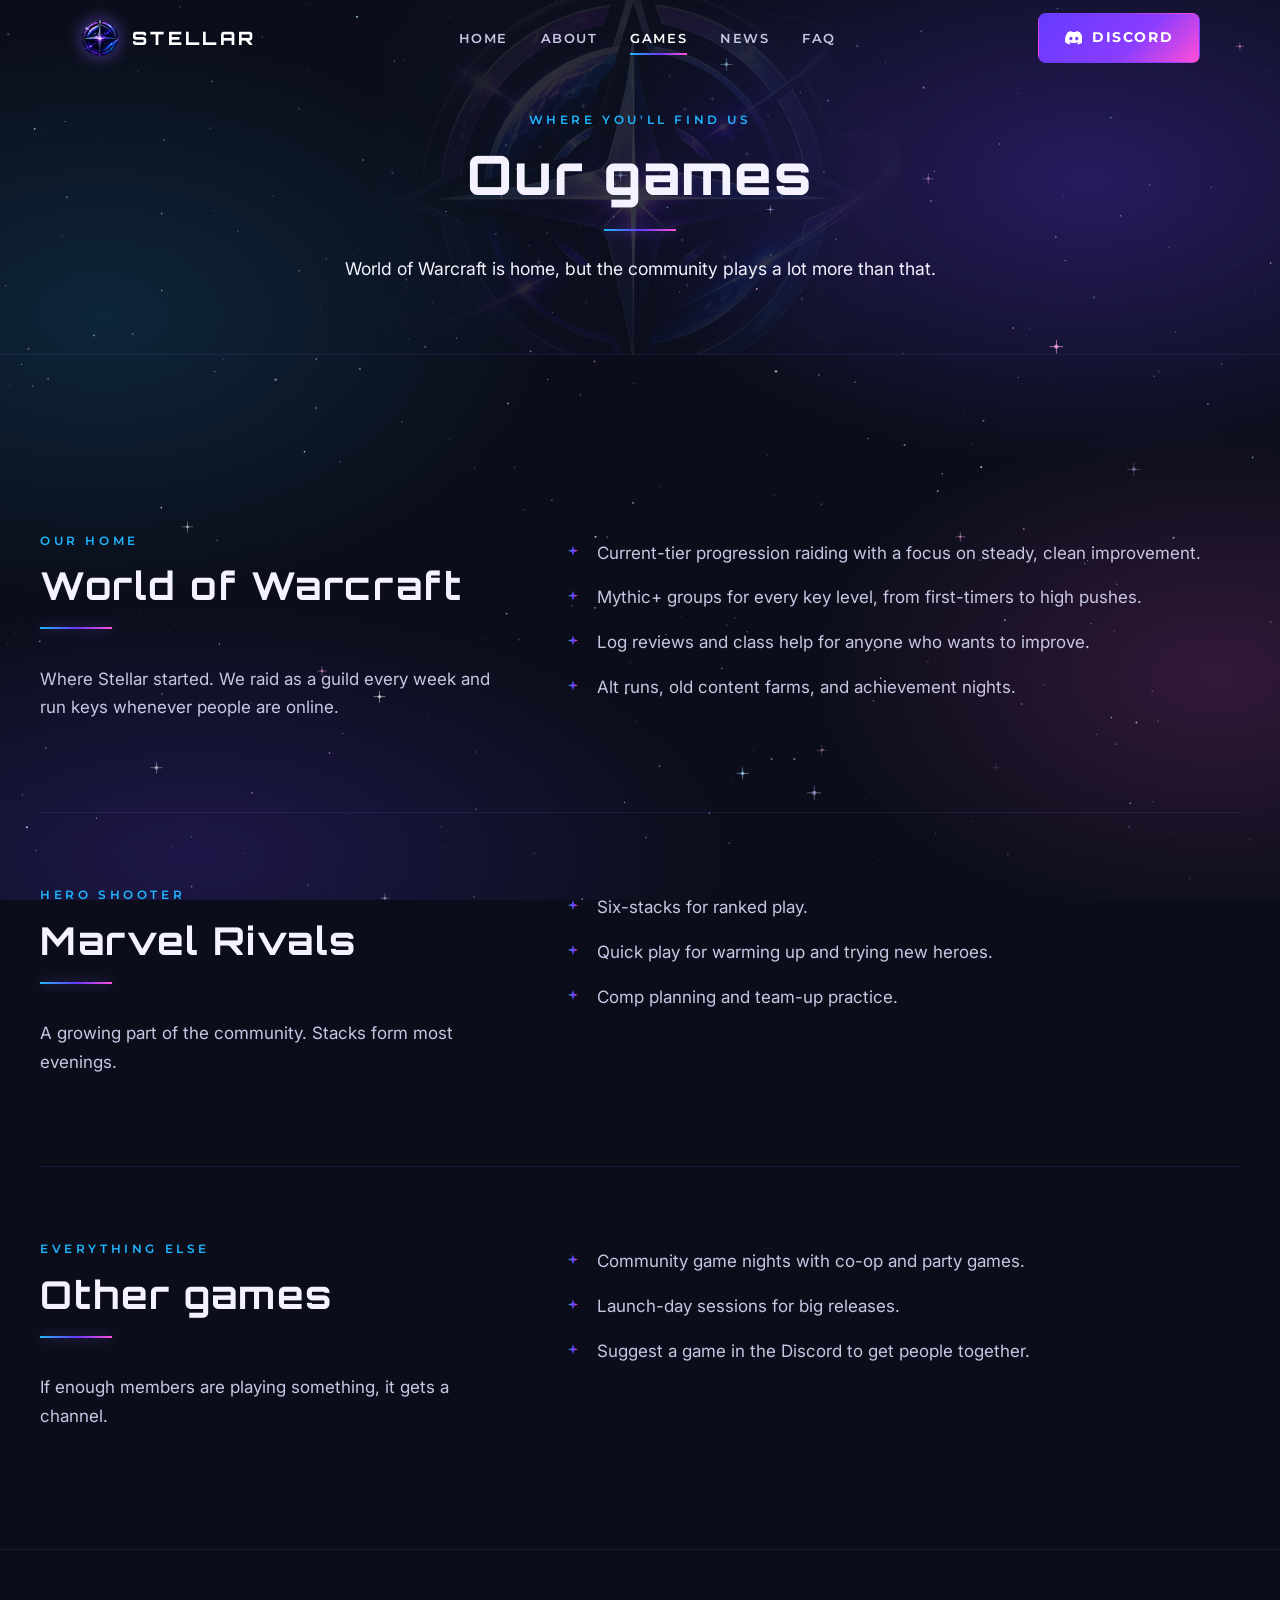
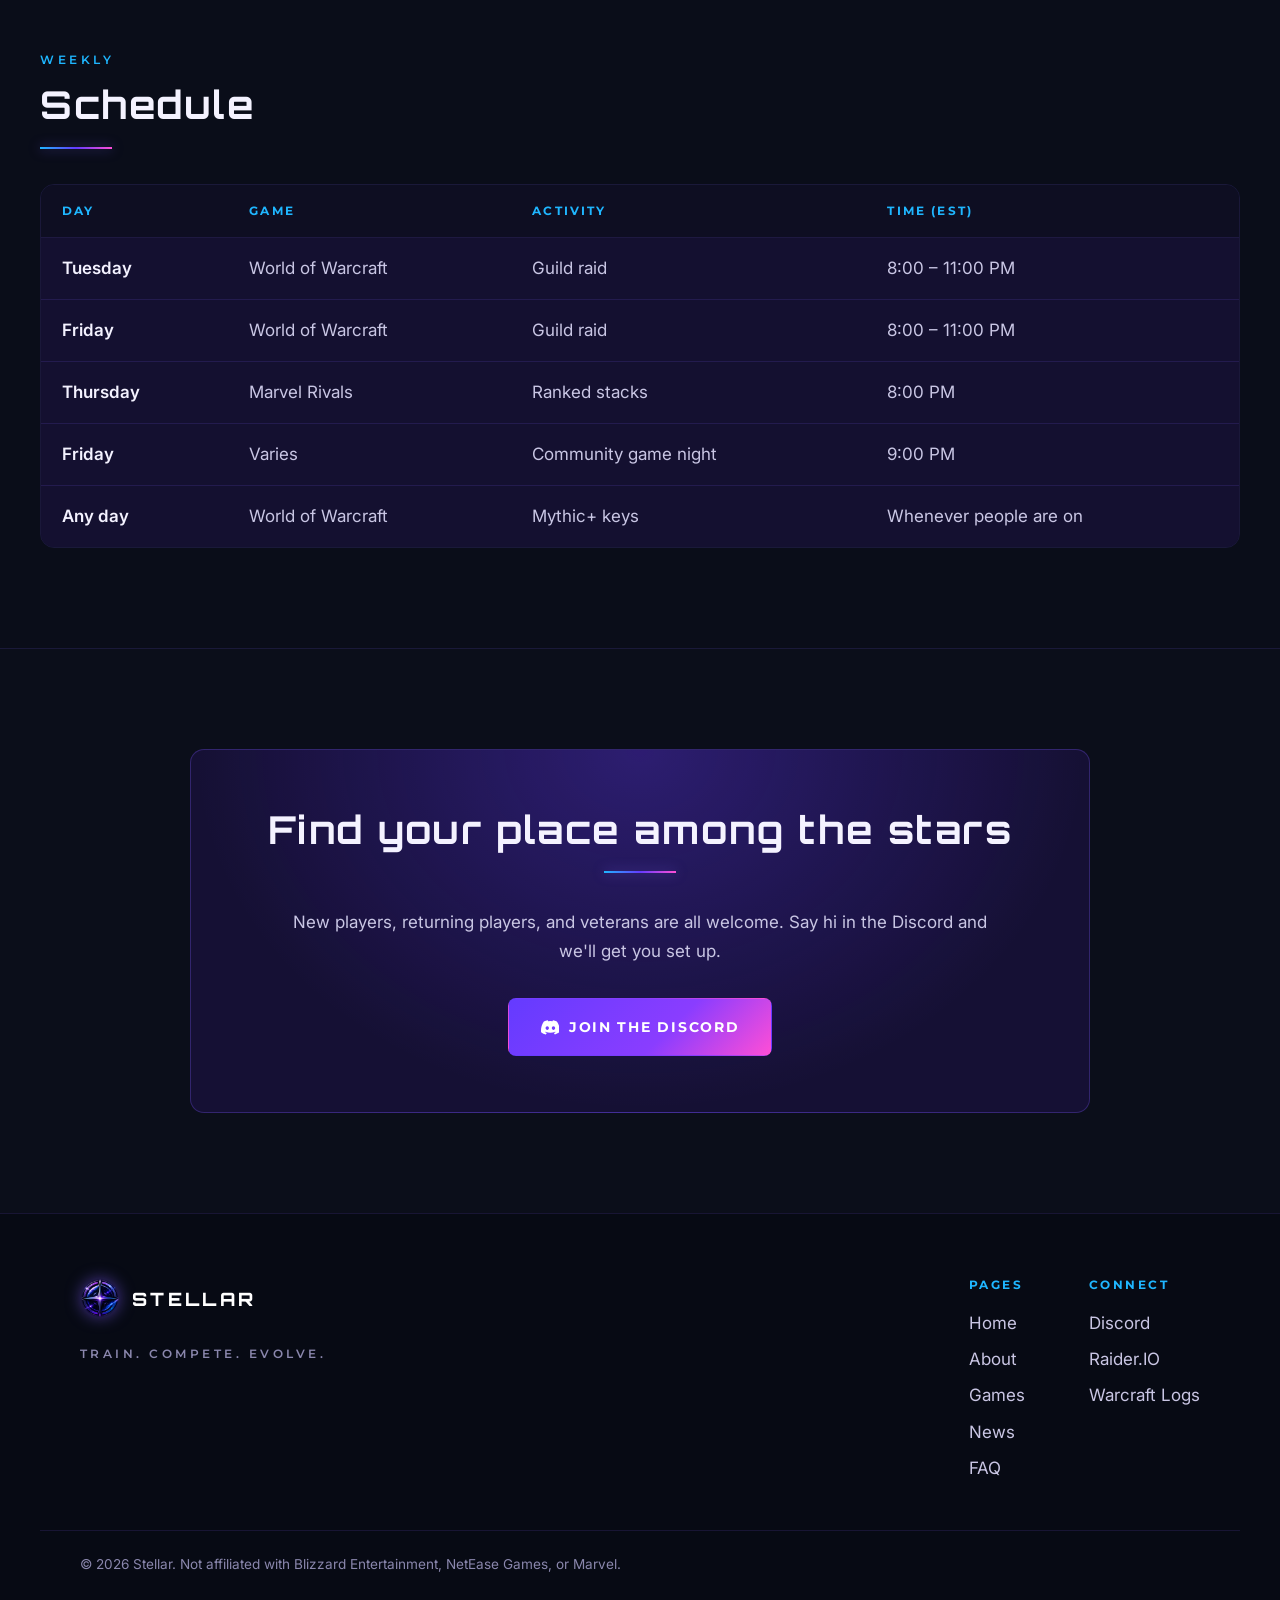
==== commit 2eed027d: "Modify game schedule times and add new entry Updated game schedule times for Tuesday and added a new" ====
--- a/games.html
+++ b/games.html
@@ -129,8 +129,8 @@
               <tr><th scope="col">Day</th><th scope="col">Game</th><th scope="col">Activity</th><th scope="col">Time (EST)</th></tr>
             </thead>
             <tbody>
-              <tr><td>Tuesday</td><td>World of Warcraft</td><td>Guild raid</td><td>7:30 – 11:00 PM</td></tr>
-              <tr><td>Wednesday</td><td>World of Warcraft</td><td>Guild raid</td><td>7:30 – 11:00 PM</td></tr>
+              <tr><td>Tuesday</td><td>World of Warcraft</td><td>Guild raid</td><td>8:00 – 11:00 PM</td></tr>
+              <tr><td>Friday</td><td>World of Warcraft</td><td>Guild raid</td><td>8:00 – 11:00 PM</td></tr>
               <tr><td>Thursday</td><td>Marvel Rivals</td><td>Ranked stacks</td><td>8:00 PM</td></tr>
               <tr><td>Friday</td><td>Varies</td><td>Community game night</td><td>9:00 PM</td></tr>
               <tr><td>Any day</td><td>World of Warcraft</td><td>Mythic+ keys</td><td>Whenever people are on</td></tr>
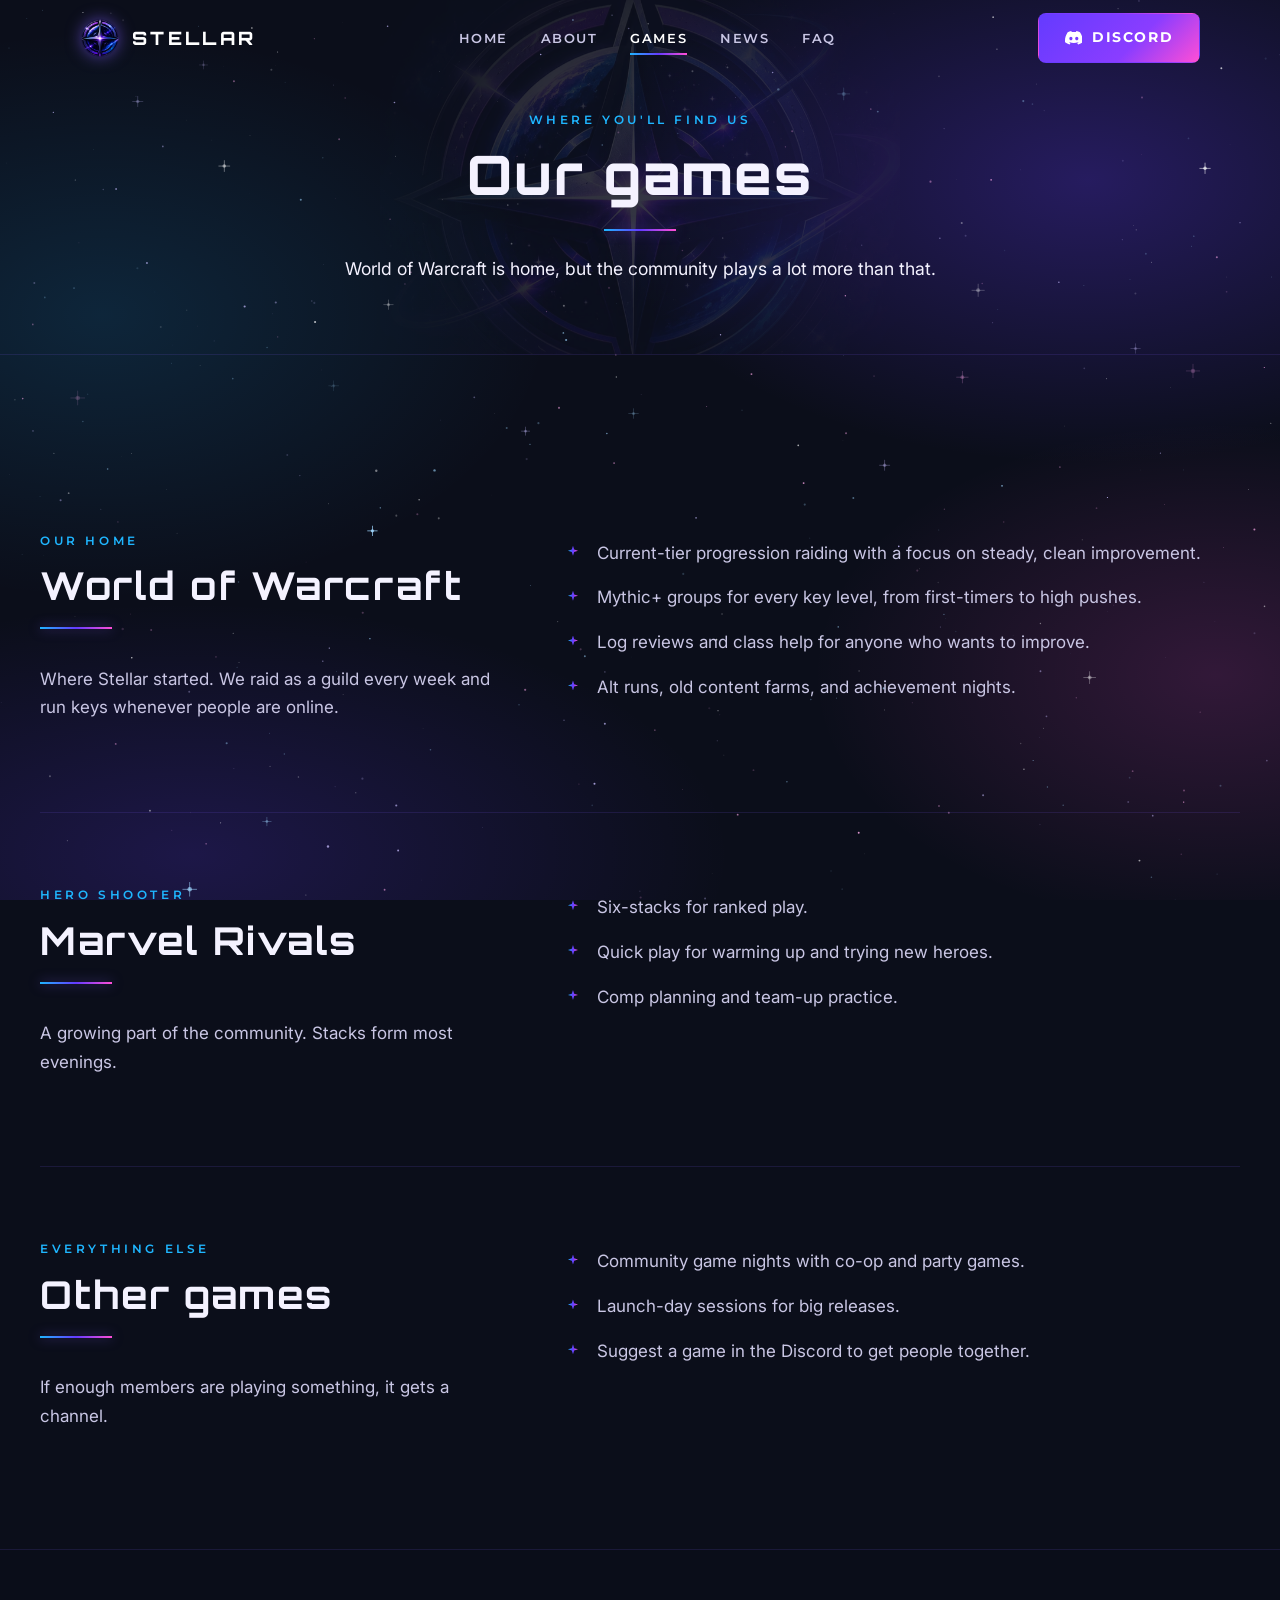
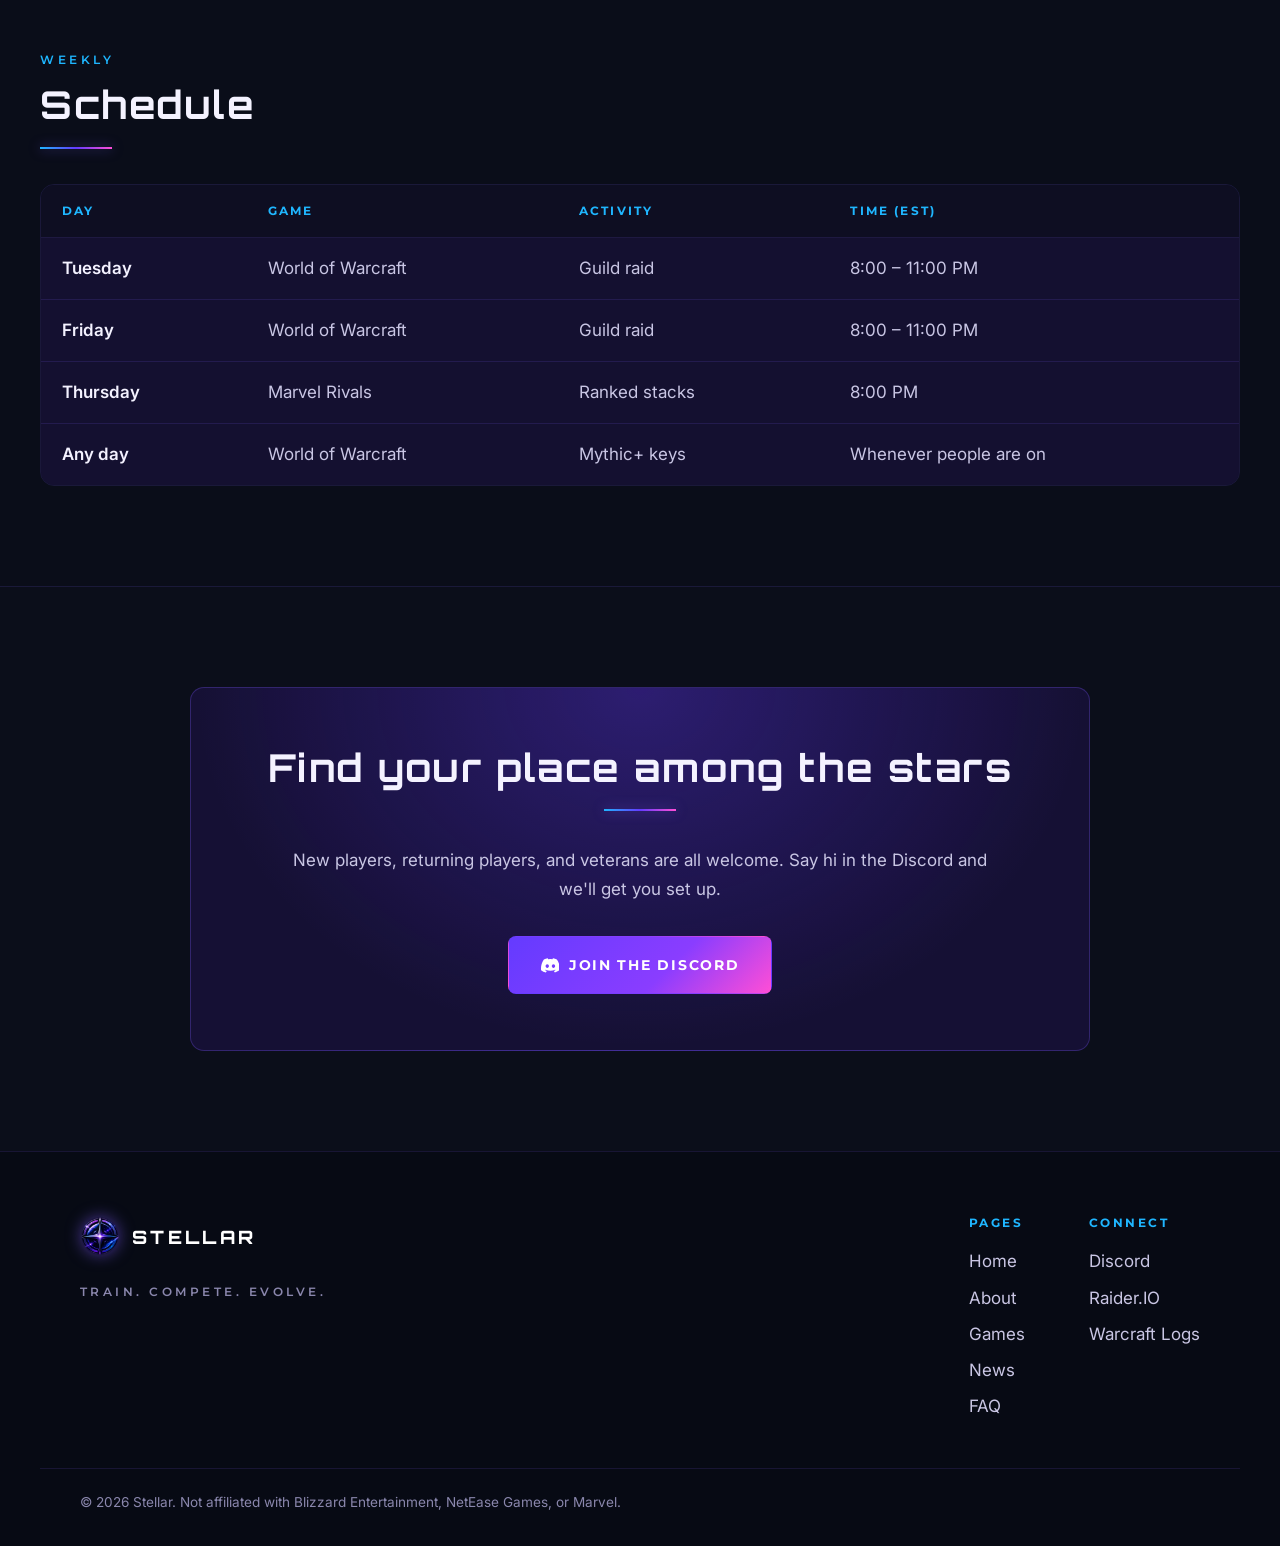
==== commit b7173dfb: "Remove community game night from schedule Removed the scheduled community game night entry." ====
--- a/games.html
+++ b/games.html
@@ -132,7 +132,6 @@
               <tr><td>Tuesday</td><td>World of Warcraft</td><td>Guild raid</td><td>8:00 – 11:00 PM</td></tr>
               <tr><td>Friday</td><td>World of Warcraft</td><td>Guild raid</td><td>8:00 – 11:00 PM</td></tr>
               <tr><td>Thursday</td><td>Marvel Rivals</td><td>Ranked stacks</td><td>8:00 PM</td></tr>
-              <tr><td>Friday</td><td>Varies</td><td>Community game night</td><td>9:00 PM</td></tr>
               <tr><td>Any day</td><td>World of Warcraft</td><td>Mythic+ keys</td><td>Whenever people are on</td></tr>
             </tbody>
           </table>
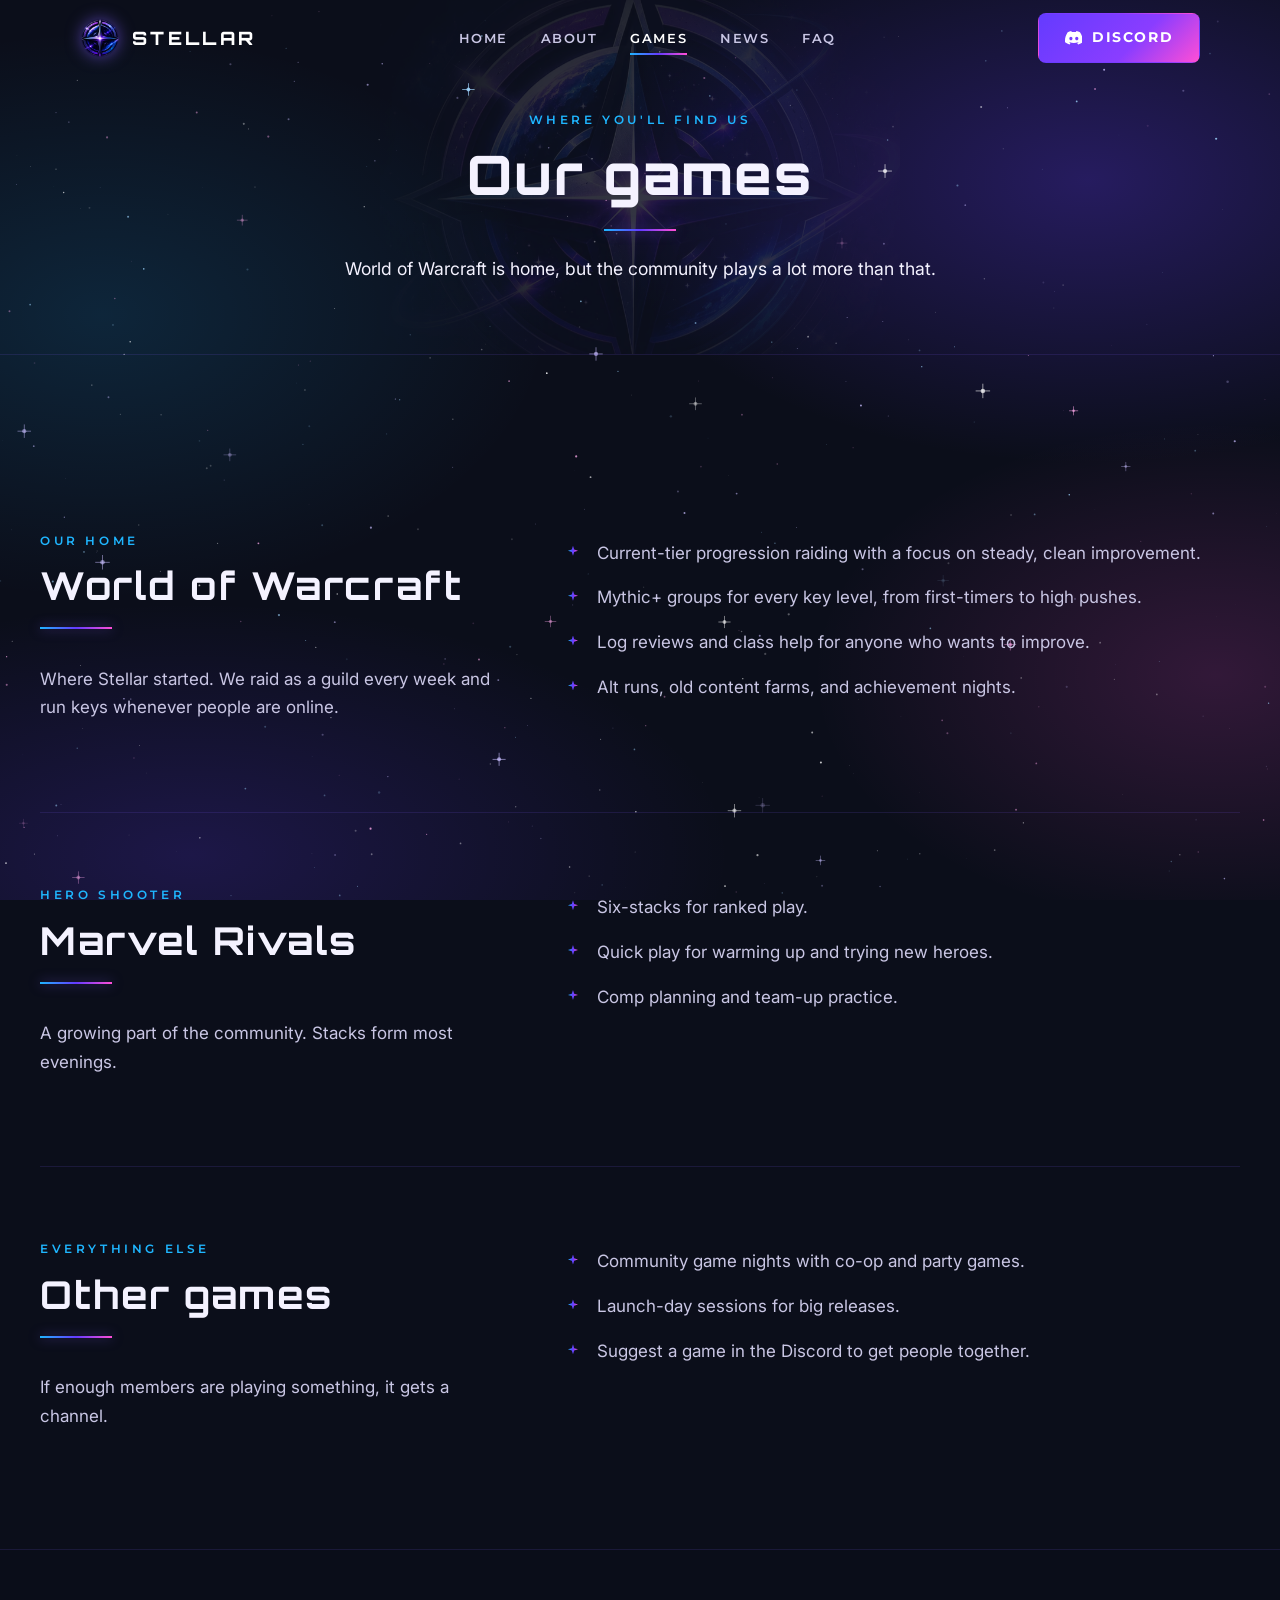
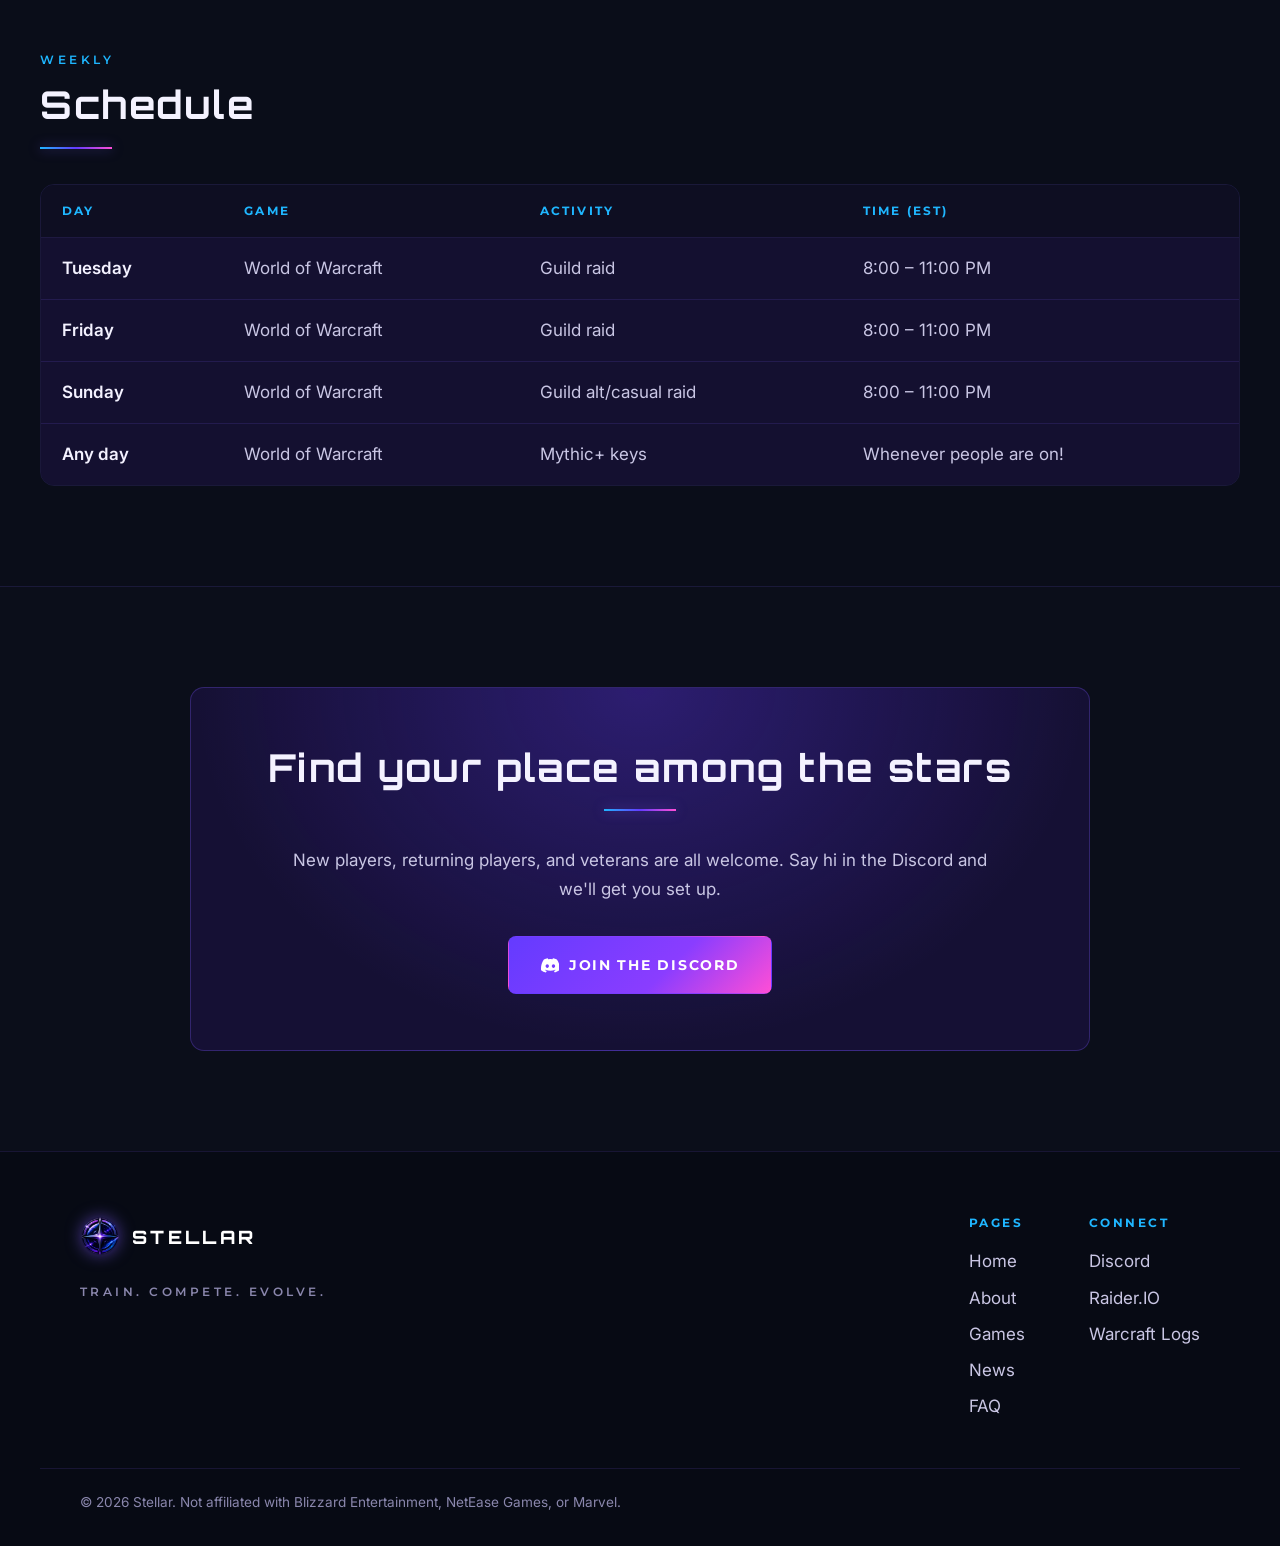
==== commit 43c20179: "Update gaming schedule in games.html" ====
--- a/games.html
+++ b/games.html
@@ -131,8 +131,8 @@
             <tbody>
               <tr><td>Tuesday</td><td>World of Warcraft</td><td>Guild raid</td><td>8:00 – 11:00 PM</td></tr>
               <tr><td>Friday</td><td>World of Warcraft</td><td>Guild raid</td><td>8:00 – 11:00 PM</td></tr>
-              <tr><td>Thursday</td><td>Marvel Rivals</td><td>Ranked stacks</td><td>8:00 PM</td></tr>
-              <tr><td>Any day</td><td>World of Warcraft</td><td>Mythic+ keys</td><td>Whenever people are on</td></tr>
+              <tr><td>Sunday</td><td>World of Warcraft</td><td>Guild alt/casual raid</td><td>8:00 – 11:00 PM</td></tr>
+              <tr><td>Any day</td><td>World of Warcraft</td><td>Mythic+ keys</td><td>Whenever people are on!</td></tr>
             </tbody>
           </table>
         </div>
